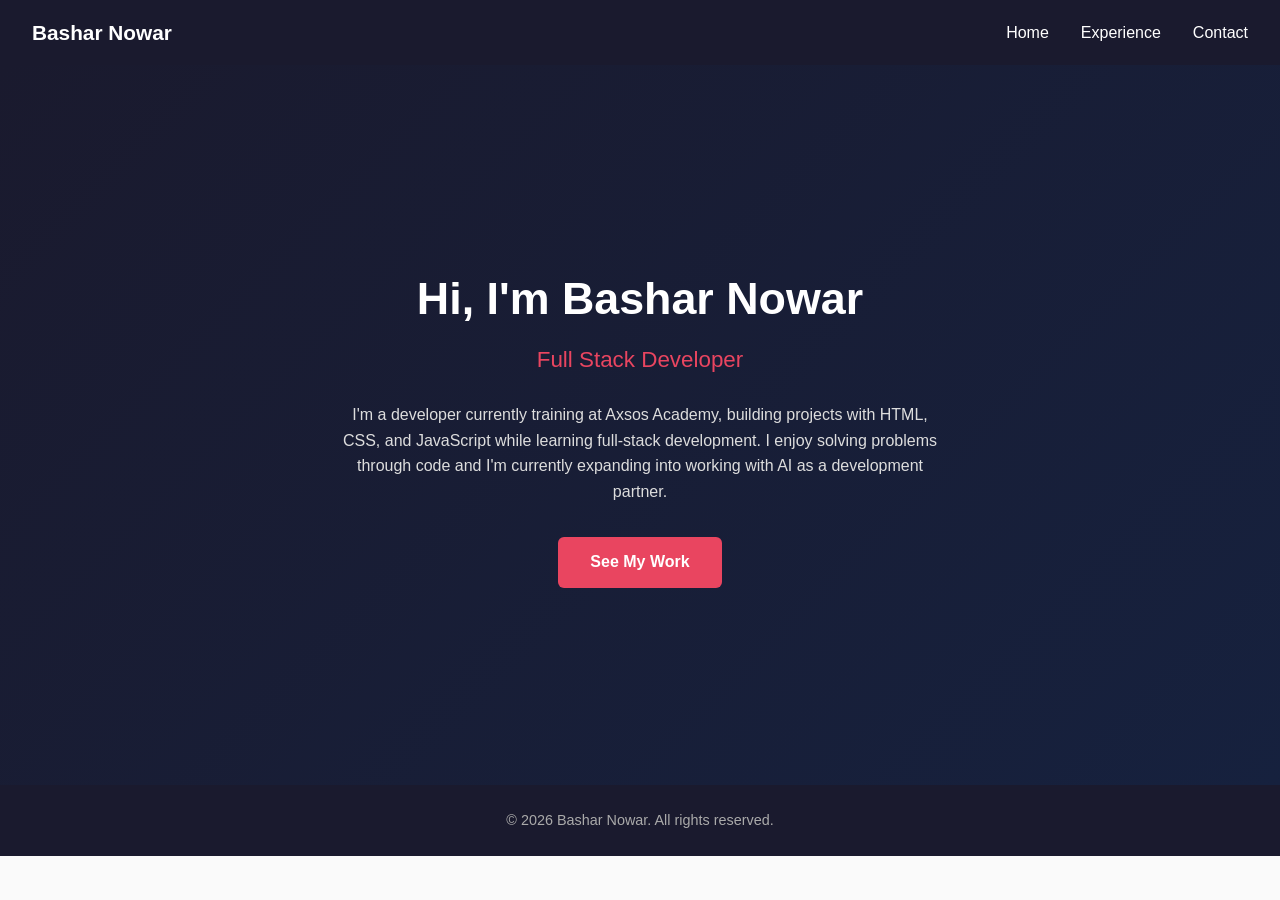
==== index.html @ 32b5f0da "Complete portfolio site" ====
<!DOCTYPE html>
<html lang="en">
<head>
  <meta charset="UTF-8">
  <meta name="viewport" content="width=device-width, initial-scale=1.0">
  <title>Bashar Nowar | Full Stack Developer</title>
  <link rel="stylesheet" href="style.css">
</head>
<body>

  <header>
    <nav class="navbar">
      <div class="logo">Bashar Nowar</div>
      <button class="nav-toggle" id="navToggle" aria-label="Toggle menu">☰</button>
      <ul class="nav-links" id="navLinks">
        <li><a href="index.html">Home</a></li>
        <li><a href="experience.html">Experience</a></li>
        <li><a href="contact.html">Contact</a></li>
      </ul>
    </nav>
  </header>

  <main>
    <section class="hero">
      <h1>Hi, I'm Bashar Nowar</h1>
      <h2>Full Stack Developer</h2>
      <p>
        I'm a developer currently training at Axsos Academy, building projects
        with HTML, CSS, and JavaScript while learning full-stack development.
        I enjoy solving problems through code and I'm currently expanding into
        working with AI as a development partner.
      </p>
      <a href="experience.html" class="btn">See My Work</a>
    </section>
  </main>

  <footer>
    <p>&copy; 2026 Bashar Nowar. All rights reserved.</p>
  </footer>

  <script src="script.js"></script>
</body>
</html>
---- style.css ----
/* ---------- Reset & Base ---------- */
* {
  margin: 0;
  padding: 0;
  box-sizing: border-box;
}

body {
  font-family: 'Segoe UI', Arial, sans-serif;
  line-height: 1.6;
  color: #222;
  background-color: #fafafa;
}

a {
  text-decoration: none;
  color: inherit;
}

/* ---------- Navbar ---------- */
.navbar {
  display: flex;
  justify-content: space-between;
  align-items: center;
  padding: 1rem 2rem;
  background-color: #1a1a2e;
  color: #fff;
  position: sticky;
  top: 0;
  z-index: 100;
}

.logo {
  font-size: 1.3rem;
  font-weight: bold;
}

.nav-links {
  display: flex;
  list-style: none;
  gap: 2rem;
}

.nav-links a {
  color: #fff;
  transition: color 0.2s;
}

.nav-links a:hover {
  color: #e94560;
}

.nav-toggle {
  display: none;
  background: none;
  border: none;
  color: #fff;
  font-size: 1.5rem;
  cursor: pointer;
}

/* ---------- Hero Section ---------- */
.hero {
  min-height: 80vh;
  display: flex;
  flex-direction: column;
  justify-content: center;
  align-items: center;
  text-align: center;
  padding: 2rem;
  background: linear-gradient(135deg, #1a1a2e, #16213e);
  color: #fff;
}

.hero h1 {
  font-size: 2.8rem;
  margin-bottom: 0.5rem;
}

.hero h2 {
  font-size: 1.4rem;
  font-weight: 400;
  color: #e94560;
  margin-bottom: 1.5rem;
}

.hero p {
  max-width: 600px;
  margin-bottom: 2rem;
  color: #ddd;
}

.btn {
  display: inline-block;
  padding: 0.8rem 2rem;
  background-color: #e94560;
  color: #fff;
  border-radius: 6px;
  font-weight: bold;
  transition: background-color 0.2s, transform 0.2s;
}

.btn:hover {
  background-color: #c9354e;
  transform: translateY(-2px);
}

/* ---------- Footer ---------- */
footer {
  text-align: center;
  padding: 1.5rem;
  background-color: #1a1a2e;
  color: #aaa;
  font-size: 0.9rem;
}

/* ---------- Responsive Nav ---------- */
@media (max-width: 700px) {
  .nav-toggle {
    display: block;
  }

  .nav-links {
    position: absolute;
    top: 100%;
    left: 0;
    right: 0;
    background-color: #1a1a2e;
    flex-direction: column;
    align-items: center;
    gap: 0;
    max-height: 0;
    overflow: hidden;
    transition: max-height 0.3s ease;
  }

  .nav-links.active {
    max-height: 300px;
  }

  .nav-links li {
    padding: 1rem 0;
  }
}

/* new thing */

/* ---------- Inner Pages ---------- */
.page-content {
  max-width: 900px;
  margin: 3rem auto;
  padding: 0 2rem;
}

.page-content h1 {
  font-size: 2.2rem;
  margin-bottom: 0.5rem;
}

.page-intro {
  color: #555;
  margin-bottom: 2rem;
}

.project-grid {
  display: grid;
  grid-template-columns: repeat(auto-fit, minmax(250px, 1fr));
  gap: 1.5rem;
}

.project-card {
  background: #fff;
  border: 1px solid #eee;
  border-radius: 8px;
  padding: 1.5rem;
  box-shadow: 0 2px 6px rgba(0,0,0,0.05);
}

.project-card h3 {
  margin-bottom: 0.5rem;
  color: #1a1a2e;
}

.tag {
  display: inline-block;
  background: #f0f0f0;
  color: #555;
  font-size: 0.75rem;
  padding: 0.2rem 0.6rem;
  border-radius: 4px;
  margin-right: 0.4rem;
  margin-top: 0.6rem;
}

.contact-info {
  font-size: 1.2rem;
}

.contact-info a {
  color: #e94560;
  font-weight: bold;
}
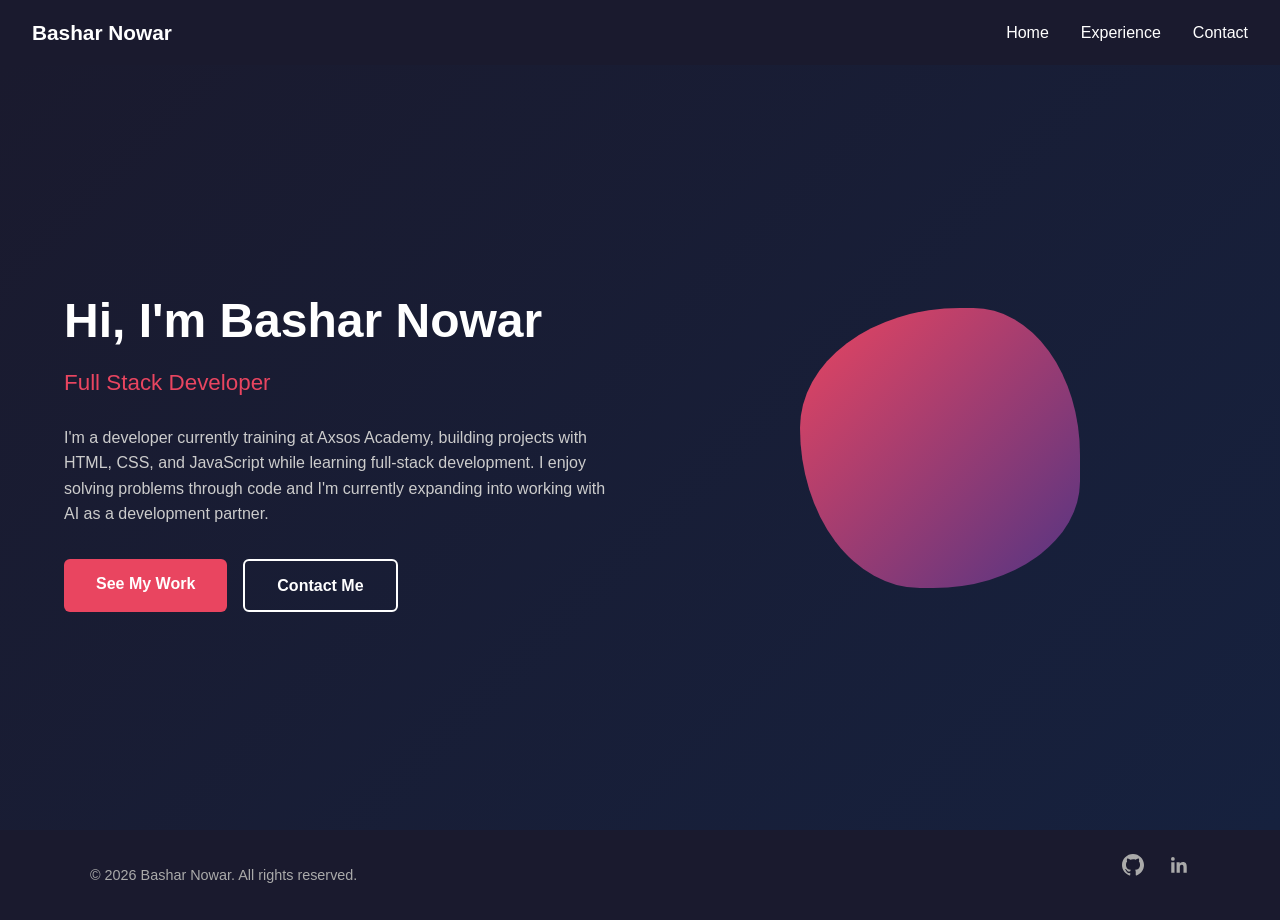
==== commit a78cac9d: "Hero redesign, footer fix, experience card upgrades" ====
--- a/index.html
+++ b/index.html
@@ -22,21 +22,39 @@
 
   <main>
     <section class="hero">
-      <h1>Hi, I'm Bashar Nowar</h1>
-      <h2>Full Stack Developer</h2>
-      <p>
-        I'm a developer currently training at Axsos Academy, building projects
-        with HTML, CSS, and JavaScript while learning full-stack development.
-        I enjoy solving problems through code and I'm currently expanding into
-        working with AI as a development partner.
-      </p>
-      <a href="experience.html" class="btn">See My Work</a>
-    </section>
+  <div class="hero-content">
+    <h1>Hi, I'm Bashar Nowar</h1>
+    <h2>Full Stack Developer</h2>
+    <p>
+      I'm a developer currently training at Axsos Academy, building projects
+      with HTML, CSS, and JavaScript while learning full-stack development.
+      I enjoy solving problems through code and I'm currently expanding into
+      working with AI as a development partner.
+    </p>
+    <div class="hero-buttons">
+      <a href="experience.html" class="btn btn-primary">See My Work</a>
+      <a href="contact.html" class="btn btn-outline">Contact Me</a>
+    </div>
+  </div>
+  <div class="hero-visual">
+    <div class="blob"></div>
+  </div>
+</section>
   </main>
 
   <footer>
-    <p>&copy; 2026 Bashar Nowar. All rights reserved.</p>
-  </footer>
+  <div class="footer-content">
+    <p>© 2026 Bashar Nowar. All rights reserved.</p>
+    <div class="social-links">
+      <a href="https://github.com/basharnowar" target="_blank" aria-label="GitHub">
+        <svg width="22" height="22" viewBox="0 0 24 24" fill="currentColor"><path d="M12 0C5.37 0 0 5.37 0 12c0 5.3 3.44 9.8 8.21 11.39.6.11.82-.26.82-.58 0-.29-.01-1.05-.02-2.07-3.34.72-4.04-1.61-4.04-1.61-.55-1.39-1.34-1.76-1.34-1.76-1.09-.75.08-.73.08-.73 1.21.08 1.84 1.24 1.84 1.24 1.07 1.84 2.81 1.31 3.49 1 .11-.78.42-1.31.76-1.61-2.67-.3-5.47-1.33-5.47-5.93 0-1.31.47-2.38 1.24-3.22-.12-.3-.54-1.53.12-3.18 0 0 1.01-.32 3.3 1.23A11.5 11.5 0 0 1 12 5.8c1.02 0 2.05.14 3.01.41 2.29-1.55 3.3-1.23 3.3-1.23.66 1.65.24 2.88.12 3.18.77.84 1.24 1.91 1.24 3.22 0 4.61-2.81 5.63-5.48 5.92.43.37.81 1.1.81 2.22 0 1.6-.01 2.89-.01 3.29 0 .32.22.7.83.58C20.56 21.8 24 17.3 24 12c0-6.63-5.37-12-12-12z"/></svg>
+      </a>
+      <a href="https://www.linkedin.com/in/bashar-nowar-338bb5297/" target="_blank" aria-label="LinkedIn">
+        <svg width="22" height="22" viewBox="0 0 24 24" fill="currentColor"><path d="M20.45 20.45h-3.55v-5.57c0-1.33-.02-3.03-1.85-3.03-1.85 0-2.14 1.44-2.14 2.94v5.66H9.36V9h3.41v1.56h.05c.47-.9 1.63-1.85 3.36-1.85 3.6 0 4.27 2.37 4.27 5.45v6.29zM5.34 7.43a2.06 2.06 0 1 1 0-4.12 2.06 2.06 0 0 1 0 4.12zM7.12 20.45H3.56V9h3.56v11.45z"/></svg>
+      </a>
+    </div>
+  </div>
+</footer>
 
   <script src="script.js"></script>
 </body>
--- a/style.css
+++ b/style.css
@@ -1,4 +1,3 @@
-/* ---------- Reset & Base ---------- */
 * {
   margin: 0;
   padding: 0;
@@ -10,6 +9,13 @@
   line-height: 1.6;
   color: #222;
   background-color: #fafafa;
+  min-height: 100vh;
+  display: flex;
+  flex-direction: column;
+}
+
+main {
+  flex: 1;
 }
 
 a {
@@ -17,7 +23,7 @@
   color: inherit;
 }
 
-/* ---------- Navbar ---------- */
+
 .navbar {
   display: flex;
   justify-content: space-between;
@@ -59,53 +65,131 @@
   cursor: pointer;
 }
 
+
 /* ---------- Hero Section ---------- */
 .hero {
-  min-height: 80vh;
-  display: flex;
-  flex-direction: column;
-  justify-content: center;
+  min-height: 85vh;
+  display: flex;
   align-items: center;
-  text-align: center;
-  padding: 2rem;
+  justify-content: space-between;
+  gap: 3rem;
+  padding: 2rem 4rem;
   background: linear-gradient(135deg, #1a1a2e, #16213e);
   color: #fff;
+  flex-wrap: wrap;
+}
+
+.hero-content {
+  flex: 1;
+  min-width: 300px;
+}
+
+.badge {
+  display: inline-block;
+  background: rgba(233, 69, 96, 0.15);
+  color: #e94560;
+  padding: 6.4px 16px;
+  border-radius: 20px;
+  font-size: 13.6px;
+  font-weight: 600;
+  margin-bottom: 16px;
 }
 
 .hero h1 {
-  font-size: 2.8rem;
-  margin-bottom: 0.5rem;
+  font-size: 48px;
+  margin-bottom: 4.8px;
 }
 
 .hero h2 {
-  font-size: 1.4rem;
+  font-size: 22.4px;
   font-weight: 400;
   color: #e94560;
-  margin-bottom: 1.5rem;
+  margin-bottom: 24px;
 }
 
 .hero p {
-  max-width: 600px;
-  margin-bottom: 2rem;
-  color: #ddd;
+  max-width: 550px;
+  margin-bottom: 32px;
+  color: #ccc;
+}
+
+.hero-buttons {
+  display: flex;
+  gap: 1rem;
+  flex-wrap: wrap;
 }
 
 .btn {
   display: inline-block;
-  padding: 0.8rem 2rem;
-  background-color: #e94560;
-  color: #fff;
+  padding: 12px 32px;
   border-radius: 6px;
   font-weight: bold;
   transition: background-color 0.2s, transform 0.2s;
 }
 
-.btn:hover {
+.btn-primary {
+  background-color: #e94560;
+  color: #fff;
+}
+
+.btn-primary:hover {
   background-color: #c9354e;
   transform: translateY(-2px);
 }
 
-/* ---------- Footer ---------- */
+.btn-outline {
+  background: transparent;
+  color: #fff;
+  border: 2px solid #fff;
+}
+
+.btn-outline:hover {
+  background: #fff;
+  color: #1a1a2e;
+  transform: translateY(-2px);
+}
+
+/* ---------- Hero Visual ---------- */
+.hero-visual {
+  flex: 1;
+  min-width: 250px;
+  display: flex;
+  align-items: center;
+  justify-content: center;
+  position: relative;
+  min-height: 300px;
+}
+
+.blob {
+  width: 280px;
+  height: 280px;
+  background: linear-gradient(135deg, #e94560, #533483);
+  border-radius: 60% 40% 55% 45% / 45% 55% 40% 60%;
+  animation: morph 4s ease-in-out infinite, floatY 3s ease-in-out infinite;
+}
+
+.code-badge {
+  position: absolute;
+  font-size: 2.5rem;
+  font-weight: bold;
+  color: #fff;
+  background: rgba(255,255,255,0.1);
+  padding: 1rem 1.5rem;
+  border-radius: 12px;
+  backdrop-filter: blur(4px);
+}
+
+@keyframes morph {
+  0%, 100% { border-radius: 60% 40% 55% 45% / 45% 55% 40% 60%; }
+  50% { border-radius: 45% 55% 40% 60% / 60% 40% 55% 45%; }
+}
+
+@keyframes floatY {
+  0%, 100% { transform: translateY(0); }
+  50% { transform: translateY(-15px); }
+}
+
+
 footer {
   text-align: center;
   padding: 1.5rem;
@@ -113,8 +197,21 @@
   color: #aaa;
   font-size: 0.9rem;
 }
-
-/* ---------- Responsive Nav ---------- */
+.footer-content {
+  display: flex;
+  justify-content: space-between;
+  align-items: center;
+  flex-wrap: wrap;
+  gap: 1rem;
+  max-width: 1100px;
+  margin: 0 auto;
+}
+
+.footer-content p {
+  color: #aaa;
+  font-size: 0.9rem;
+}
+
 @media (max-width: 700px) {
   .nav-toggle {
     display: block;
@@ -143,9 +240,7 @@
   }
 }
 
-/* new thing */
-
-/* ---------- Inner Pages ---------- */
+
 .page-content {
   max-width: 900px;
   margin: 3rem auto;
@@ -174,7 +269,25 @@
   border-radius: 8px;
   padding: 1.5rem;
   box-shadow: 0 2px 6px rgba(0,0,0,0.05);
-}
+  transition: transform 0.25s, box-shadow 0.25s;
+  opacity: 0;
+  animation: fadeInUp 0.5s ease forwards;
+}
+
+.project-card:hover {
+  transform: translateY(-8px);
+  box-shadow: 0 12px 24px rgba(0,0,0,0.12);
+}
+
+.project-icon {
+  font-size: 2.2rem;
+  margin-bottom: 0.8rem;
+}
+
+.project-card:nth-child(1) { animation-delay: 0.1s; }
+.project-card:nth-child(2) { animation-delay: 0.25s; }
+.project-card:nth-child(3) { animation-delay: 0.4s; }
+.project-card:nth-child(4) { animation-delay: 0.55s; }
 
 .project-card h3 {
   margin-bottom: 0.5rem;
@@ -199,4 +312,49 @@
 .contact-info a {
   color: #e94560;
   font-weight: bold;
-}+}
+
+
+.social-links {
+  display: flex;
+  justify-content: center;
+  gap: 1.5rem;
+  margin-bottom: 0.8rem;
+}
+
+.social-links a {
+  color: #aaa;
+  transition: color 0.2s, transform 0.2s;
+}
+
+.social-links a:hover {
+  color: #e94560;
+  transform: translateY(-3px);
+}
+
+
+@keyframes fadeInUp {
+  from {
+    opacity: 0;
+    transform: translateY(20px);
+  }
+  to {
+    opacity: 1;
+    transform: translateY(0);
+  }
+}
+
+.hero-content .badge,
+.hero-content h1,
+.hero-content h2,
+.hero-content p,
+.hero-content .hero-buttons {
+  animation: fadeInUp 0.6s ease forwards;
+  opacity: 0;
+}
+
+.hero-content .badge { animation-delay: 0.1s; }
+.hero-content h1 { animation-delay: 0.2s; }
+.hero-content h2 { animation-delay: 0.3s; }
+.hero-content p { animation-delay: 0.4s; }
+.hero-content .hero-buttons { animation-delay: 0.5s; }
